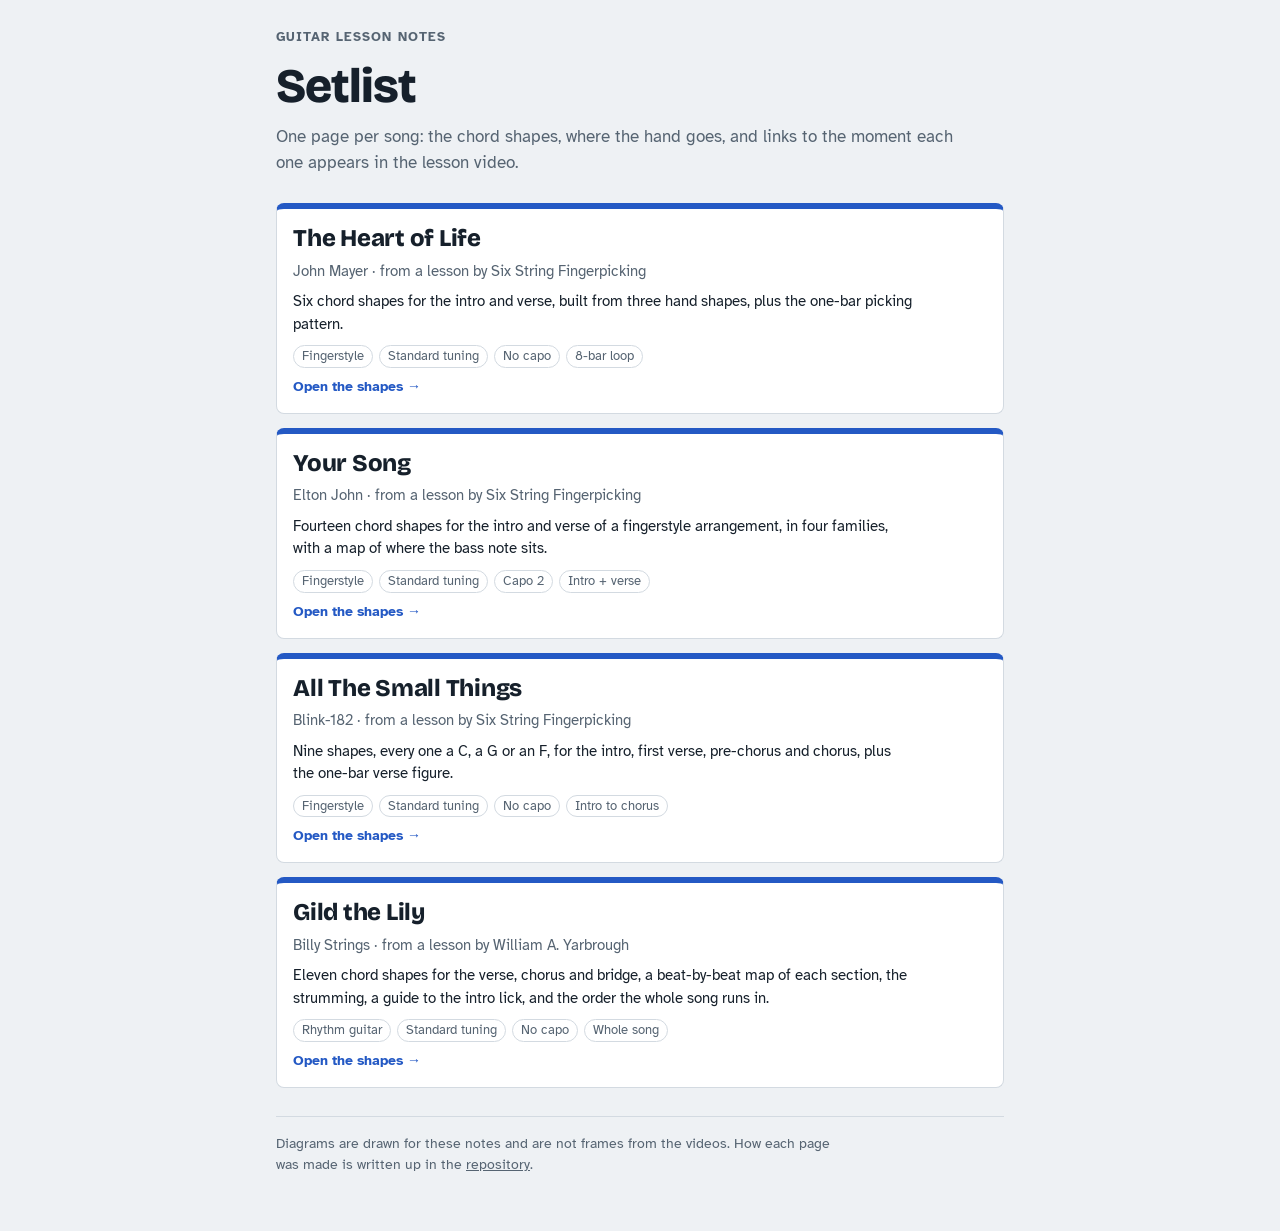
==== index.html @ 9c65c0da "Add strumming and an intro-lick guide to Gild the Lily - Strumming: one bar each for the verse and t" ====
<!DOCTYPE html>
<html lang="en">
<head>
<meta charset="utf-8">
<meta name="viewport" content="width=device-width, initial-scale=1">
<title>Setlist</title>
<meta name="description" content="Guitar lesson notes, one page per song.">
<link rel="preconnect" href="https://fonts.googleapis.com">
<link rel="preconnect" href="https://fonts.gstatic.com" crossorigin>
<link href="https://fonts.googleapis.com/css2?family=Atkinson+Hyperlegible:wght@400;700&amp;family=Bricolage+Grotesque:opsz,wght@12..96,600..800&amp;display=swap" rel="stylesheet">
<style>
/* Same tokens as the song pages, so the list and the pages read as one site. */
:root {
  --bg: #eef1f4;
  --surface: #ffffff;
  --ink: #16202b;
  --muted: #566472;
  --line: #d3dae1;
  --accent: #2459c4;
  --font-display: "Bricolage Grotesque", "Avenir Next", "Segoe UI", sans-serif;
  --font-body: "Atkinson Hyperlegible", "Helvetica Neue", Arial, sans-serif;
}
@media (prefers-color-scheme: dark) {
  :root {
    color-scheme: dark;
    --bg: #10161d; --surface: #19212b; --ink: #e9eef3; --muted: #9aa8b6; --line: #2d3946;
    --accent: #86adff;
  }
}
* { box-sizing: border-box; }
html { -webkit-text-size-adjust: 100%; }
body { margin: 0; background: var(--bg); color: var(--ink); font: 400 16px/1.5 var(--font-body); }
main { max-width: 760px; margin: 0 auto; padding: 28px 16px 56px; display: grid; gap: 28px; }
h1, h2 { font-family: var(--font-display); text-wrap: balance; margin: 0; line-height: 1.1; }
h1 { font-size: clamp(2rem, 8vw, 3rem); font-weight: 800; letter-spacing: -0.02em; }
h2 { font-size: 1.5rem; font-weight: 800; letter-spacing: -0.01em; }
p { margin: 0; max-width: 62ch; }
a { color: inherit; }
a:focus-visible { outline: 3px solid var(--accent); outline-offset: 2px; border-radius: 8px; }
header { display: grid; gap: 12px; }
.eyebrow { font-size: .8125rem; letter-spacing: .08em; text-transform: uppercase; color: var(--muted); font-weight: 700; }
.lede { font-size: 1.0625rem; color: var(--muted); }
.songs { list-style: none; margin: 0; padding: 0; display: grid; gap: 14px; }
.song { display: grid; gap: 8px; padding: 16px; text-decoration: none; background: var(--surface); border: 1px solid var(--line); border-top: 6px solid var(--accent); border-radius: 8px; }
.song .by { color: var(--muted); font-size: .9375rem; }
.song .what { font-size: .9375rem; }
.tags { display: flex; flex-wrap: wrap; gap: 6px; margin-top: 2px; font-size: .8125rem; color: var(--muted); }
.tags span { border: 1px solid var(--line); border-radius: 99px; padding: 0 8px; line-height: 1.6; }
.go { font-size: .875rem; font-weight: 700; color: var(--accent); }
footer { font-size: .875rem; color: var(--muted); border-top: 1px solid var(--line); padding-top: 16px; }
</style>
</head>
<body>
<main>
  <header>
    <p class="eyebrow">Guitar lesson notes</p>
    <h1>Setlist</h1>
    <p class="lede">One page per song: the chord shapes, where the hand goes, and links to the moment each one appears in the lesson video.</p>
  </header>

  <ul class="songs">
    <li>
      <a class="song" href="heart-of-life/">
        <h2>The Heart of Life</h2>
        <p class="by">John Mayer · from a lesson by Six String Fingerpicking</p>
        <p class="what">Six chord shapes for the intro and verse, built from three hand shapes, plus the one-bar picking pattern.</p>
        <p class="tags"><span>Fingerstyle</span><span>Standard tuning</span><span>No capo</span><span>8-bar loop</span></p>
        <p class="go">Open the shapes →</p>
      </a>
    </li>
    <li>
      <a class="song" href="your-song/">
        <h2>Your Song</h2>
        <p class="by">Elton John · from a lesson by Six String Fingerpicking</p>
        <p class="what">Fourteen chord shapes for the intro and verse of a fingerstyle arrangement, in four families, with a map of where the bass note sits.</p>
        <p class="tags"><span>Fingerstyle</span><span>Standard tuning</span><span>Capo 2</span><span>Intro + verse</span></p>
        <p class="go">Open the shapes →</p>
      </a>
    </li>
    <li>
      <a class="song" href="all-the-small-things/">
        <h2>All The Small Things</h2>
        <p class="by">Blink-182 · from a lesson by Six String Fingerpicking</p>
        <p class="what">Nine shapes, every one a C, a G or an F, for the intro, first verse, pre-chorus and chorus, plus the one-bar verse figure.</p>
        <p class="tags"><span>Fingerstyle</span><span>Standard tuning</span><span>No capo</span><span>Intro to chorus</span></p>
        <p class="go">Open the shapes →</p>
      </a>
    </li>
    <li>
      <a class="song" href="gild-the-lily/">
        <h2>Gild the Lily</h2>
        <p class="by">Billy Strings · from a lesson by William A. Yarbrough</p>
        <p class="what">Eleven chord shapes for the verse, chorus and bridge, a beat-by-beat map of each section, the strumming, a guide to the intro lick, and the order the whole song runs in.</p>
        <p class="tags"><span>Rhythm guitar</span><span>Standard tuning</span><span>No capo</span><span>Whole song</span></p>
        <p class="go">Open the shapes →</p>
      </a>
    </li>
  </ul>

  <footer>
    <p>Diagrams are drawn for these notes and are not frames from the videos. How each page was made is written up in the <a href="https://github.com/brendansudol/setlist">repository</a>.</p>
  </footer>
</main>
</body>
</html>
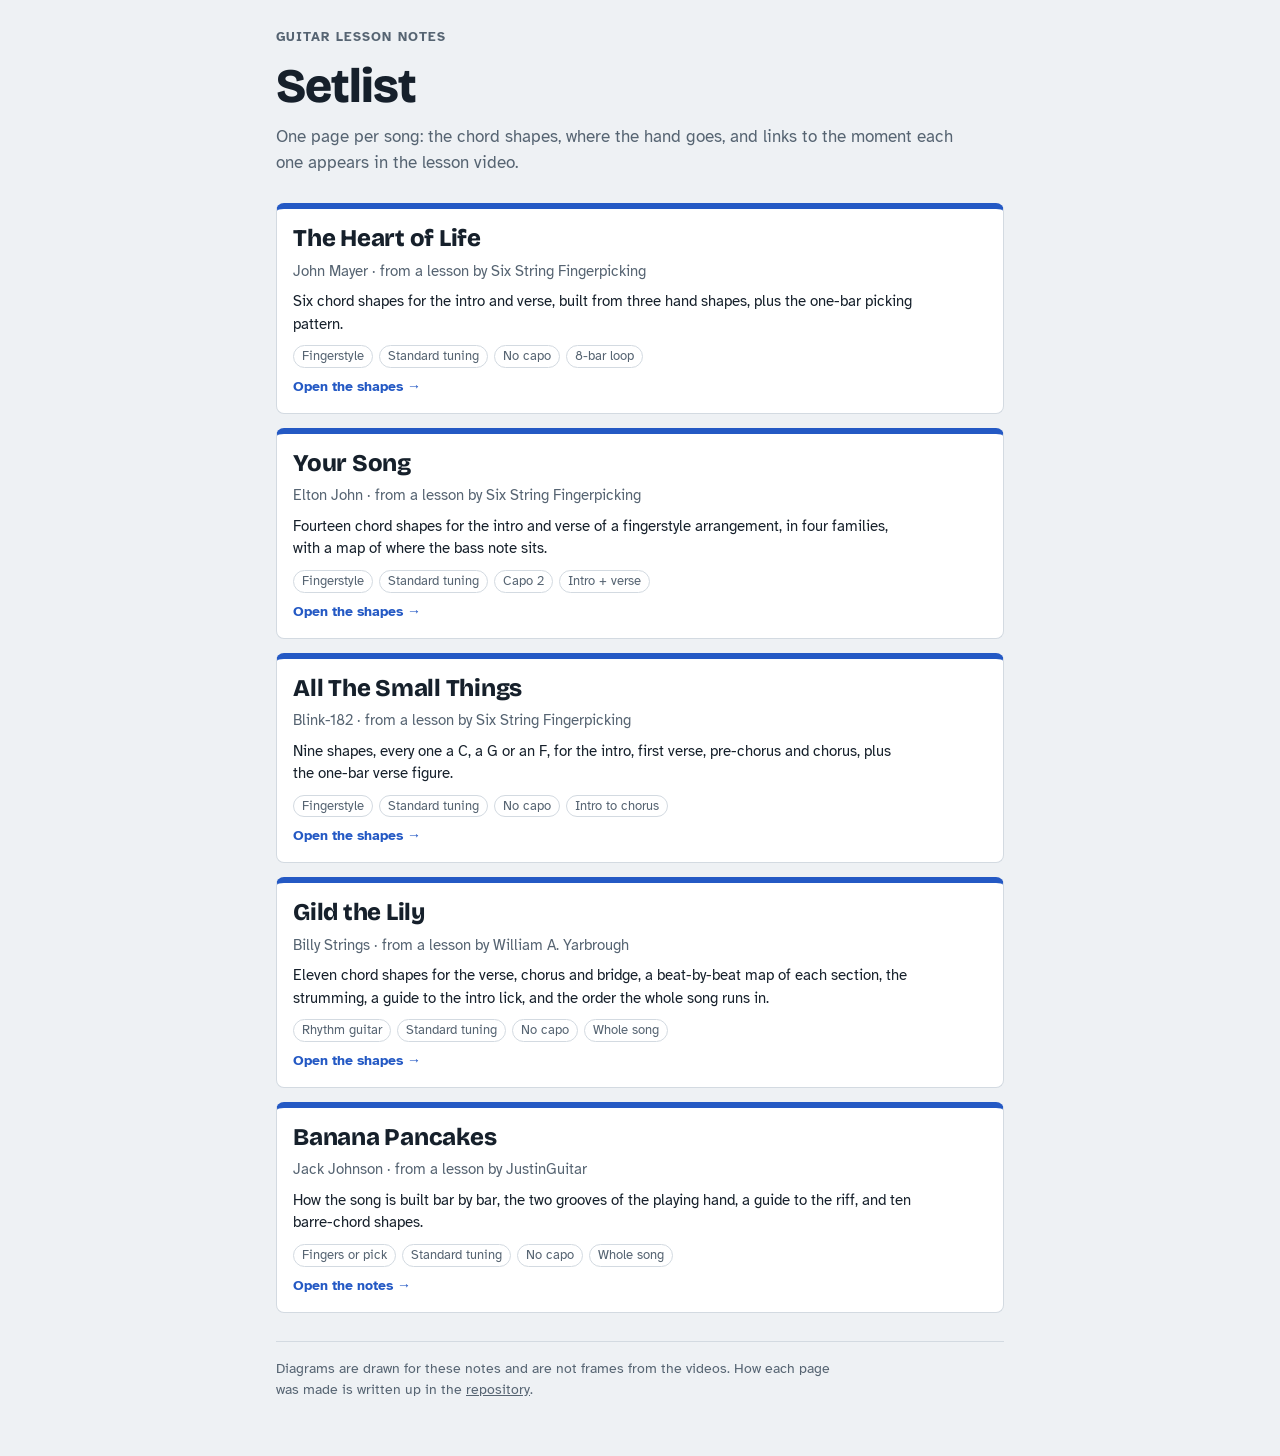
==== commit 533e3a0a: "Add Banana Pancakes lesson notes with their generator A page for the Jack Johnson song, worked out f" ====
--- a/index.html
+++ b/index.html
@@ -95,6 +95,15 @@
         <p class="go">Open the shapes →</p>
       </a>
     </li>
+    <li>
+      <a class="song" href="banana-pancakes/">
+        <h2>Banana Pancakes</h2>
+        <p class="by">Jack Johnson · from a lesson by JustinGuitar</p>
+        <p class="what">How the song is built bar by bar, the two grooves of the playing hand, a guide to the riff, and ten barre-chord shapes.</p>
+        <p class="tags"><span>Fingers or pick</span><span>Standard tuning</span><span>No capo</span><span>Whole song</span></p>
+        <p class="go">Open the notes →</p>
+      </a>
+    </li>
   </ul>
 
   <footer>
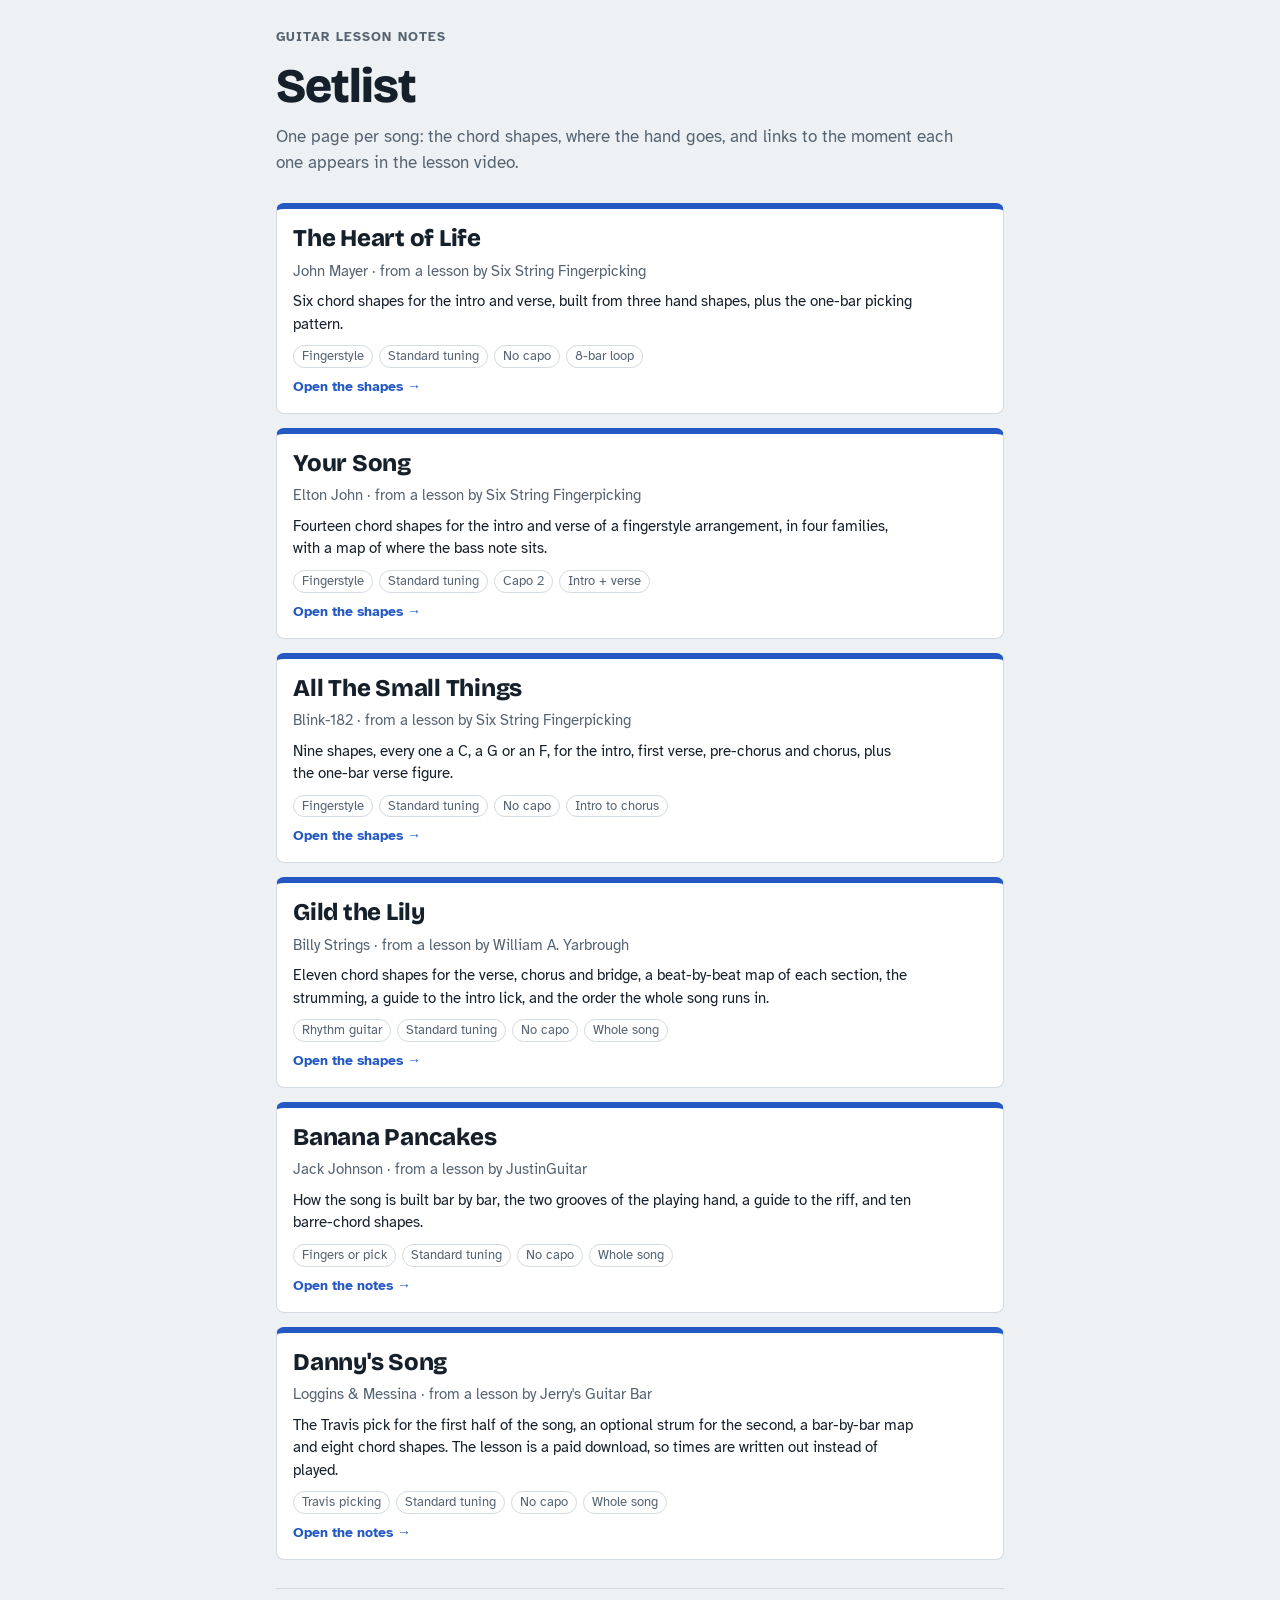
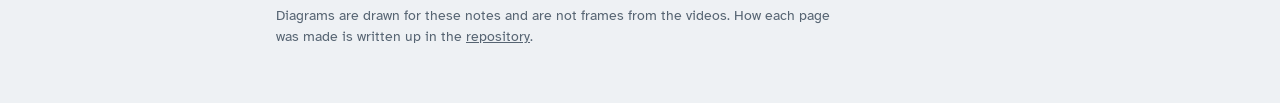
==== commit ed36ed91: "Add Danny's Song lesson notes with their generator A page for the Loggins & Messina song, worked out" ====
--- a/index.html
+++ b/index.html
@@ -104,6 +104,15 @@
         <p class="go">Open the notes →</p>
       </a>
     </li>
+    <li>
+      <a class="song" href="dannys-song/">
+        <h2>Danny's Song</h2>
+        <p class="by">Loggins &amp; Messina · from a lesson by Jerry's Guitar Bar</p>
+        <p class="what">The Travis pick for the first half of the song, an optional strum for the second, a bar-by-bar map and eight chord shapes. The lesson is a paid download, so times are written out instead of played.</p>
+        <p class="tags"><span>Travis picking</span><span>Standard tuning</span><span>No capo</span><span>Whole song</span></p>
+        <p class="go">Open the notes →</p>
+      </a>
+    </li>
   </ul>
 
   <footer>
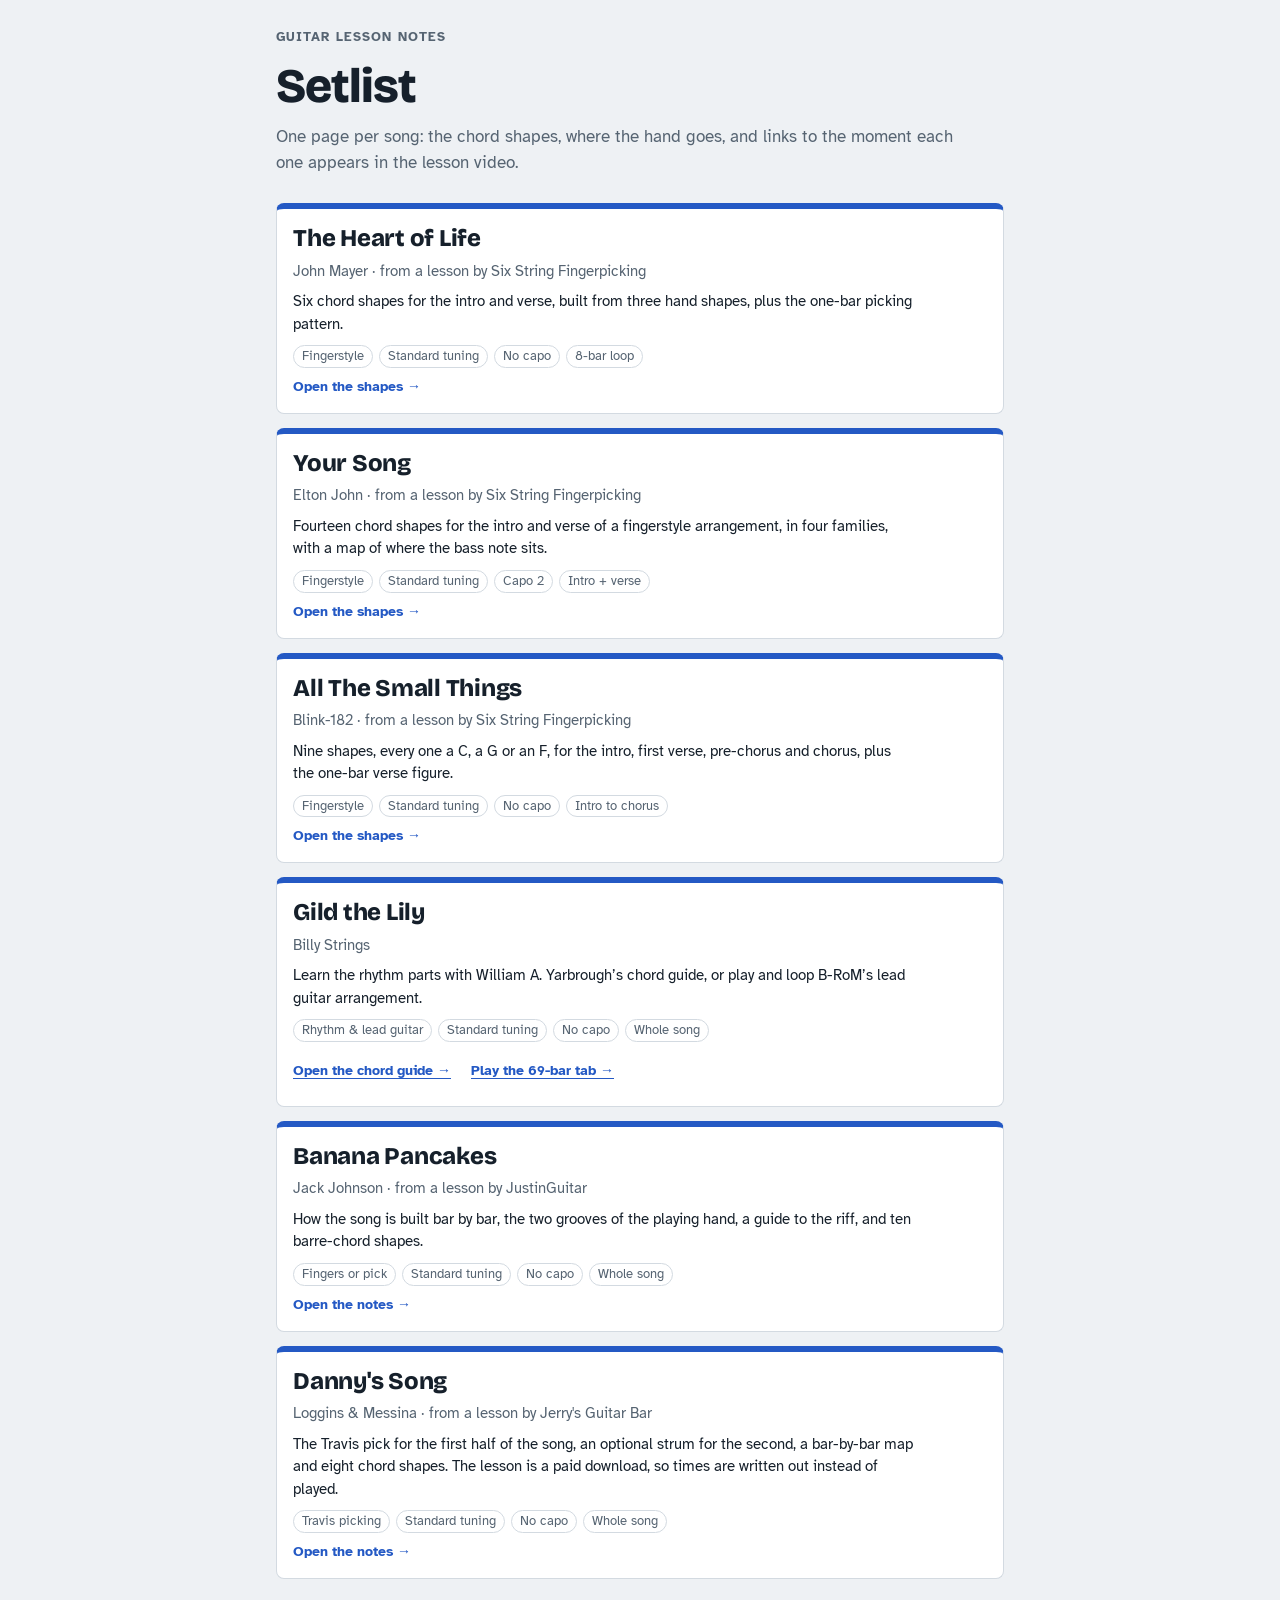
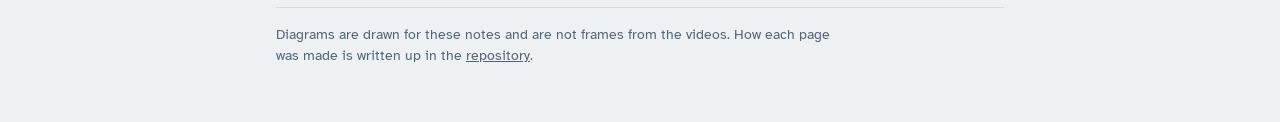
==== commit 9a6cd48b: "Link the Gild the Lily tab player from the song list and chord guide" ====
--- a/index.html
+++ b/index.html
@@ -47,6 +47,11 @@
 .tags { display: flex; flex-wrap: wrap; gap: 6px; margin-top: 2px; font-size: .8125rem; color: var(--muted); }
 .tags span { border: 1px solid var(--line); border-radius: 99px; padding: 0 8px; line-height: 1.6; }
 .go { font-size: .875rem; font-weight: 700; color: var(--accent); }
+.song-with-player { position: relative; }
+.song-actions { display: flex; flex-wrap: wrap; gap: 0 20px; }
+.song-actions a { display: inline-flex; align-items: center; min-height: 40px; text-underline-offset: .2em; }
+.song-actions .card-link::after { content: ""; position: absolute; inset: 0; border-radius: 8px; }
+.song-actions .player-link { position: relative; }
 footer { font-size: .875rem; color: var(--muted); border-top: 1px solid var(--line); padding-top: 16px; }
 </style>
 </head>
@@ -86,14 +91,15 @@
         <p class="go">Open the shapes →</p>
       </a>
     </li>
-    <li>
-      <a class="song" href="gild-the-lily/">
-        <h2>Gild the Lily</h2>
-        <p class="by">Billy Strings · from a lesson by William A. Yarbrough</p>
-        <p class="what">Eleven chord shapes for the verse, chorus and bridge, a beat-by-beat map of each section, the strumming, a guide to the intro lick, and the order the whole song runs in.</p>
-        <p class="tags"><span>Rhythm guitar</span><span>Standard tuning</span><span>No capo</span><span>Whole song</span></p>
-        <p class="go">Open the shapes →</p>
-      </a>
+    <li class="song song-with-player">
+      <h2>Gild the Lily</h2>
+      <p class="by">Billy Strings</p>
+      <p class="what">Learn the rhythm parts with William A. Yarbrough’s chord guide, or play and loop B-RoM’s lead guitar arrangement.</p>
+      <p class="tags"><span>Rhythm &amp; lead guitar</span><span>Standard tuning</span><span>No capo</span><span>Whole song</span></p>
+      <div class="song-actions">
+        <a class="go card-link" href="gild-the-lily/index.html">Open the chord guide →</a>
+        <a class="go player-link" href="gild-the-lily/pre-intro/index.html">Play the 69-bar tab →</a>
+      </div>
     </li>
     <li>
       <a class="song" href="banana-pancakes/">
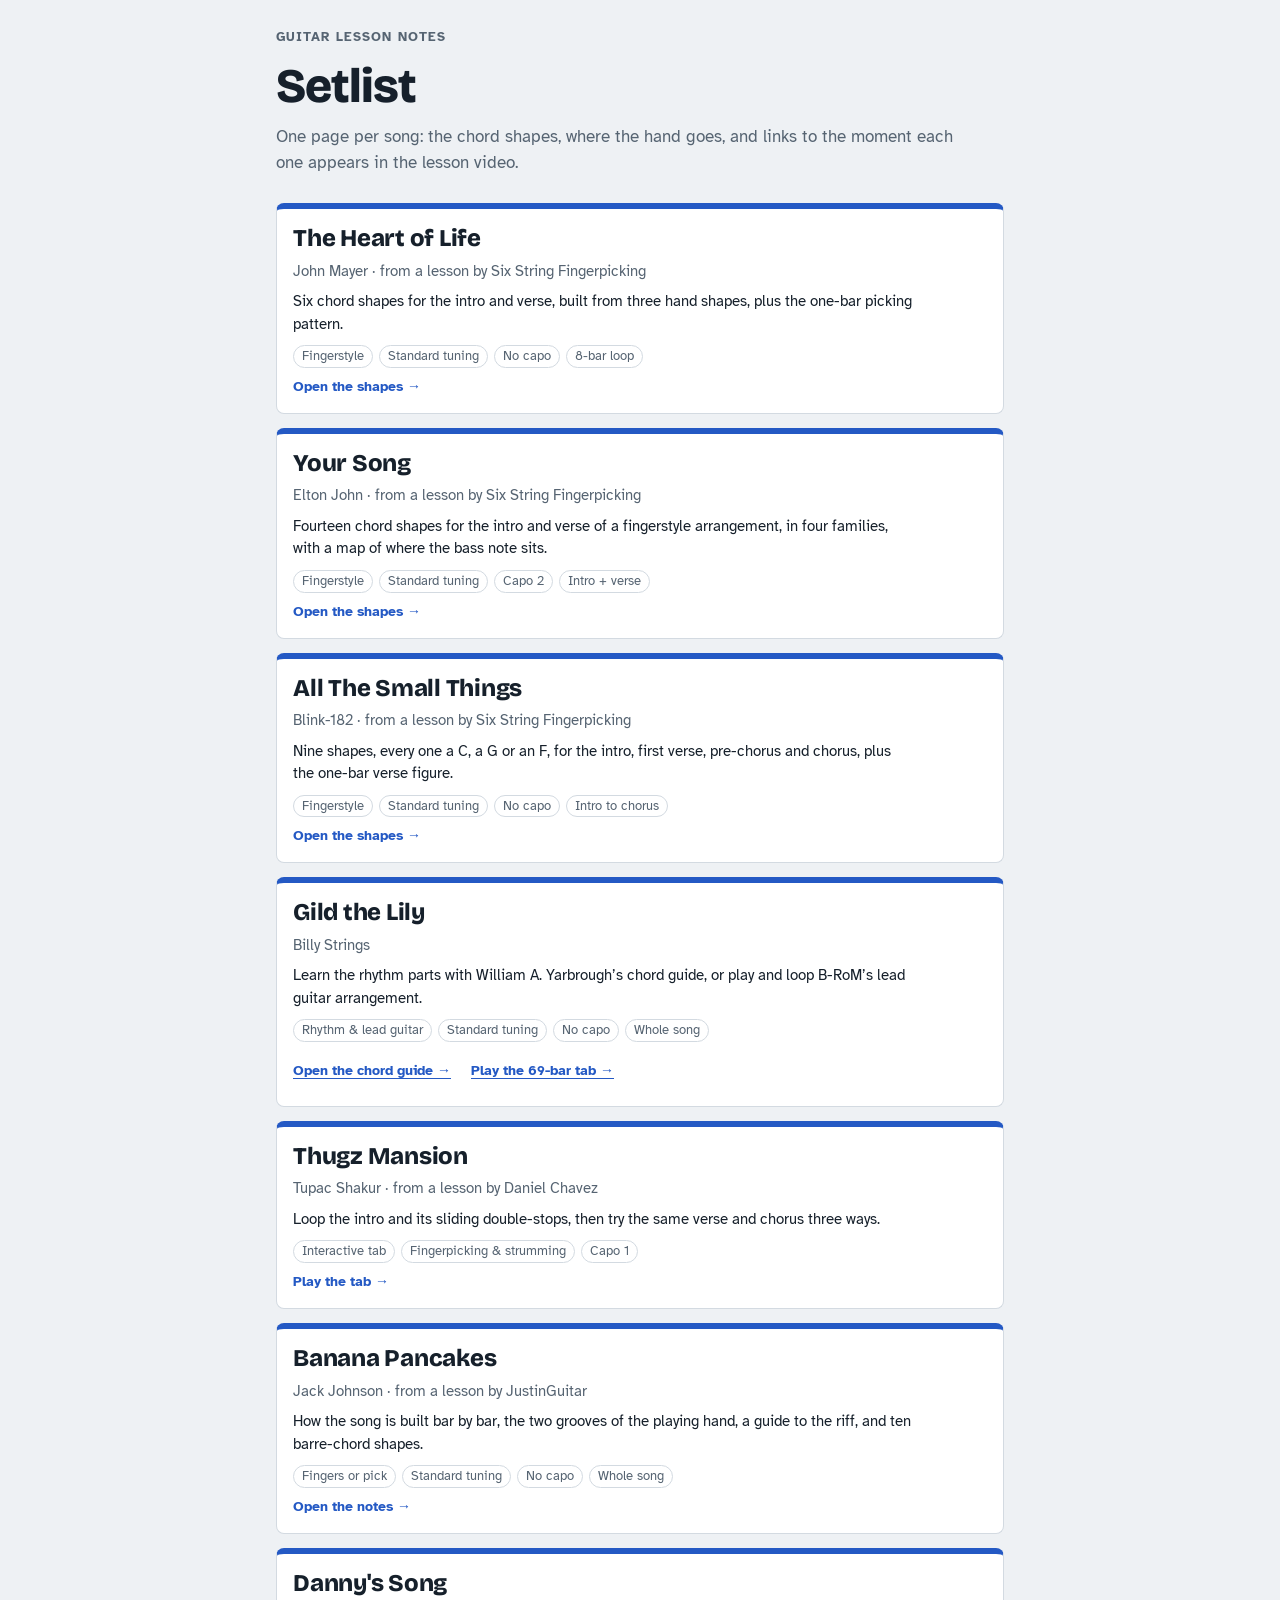
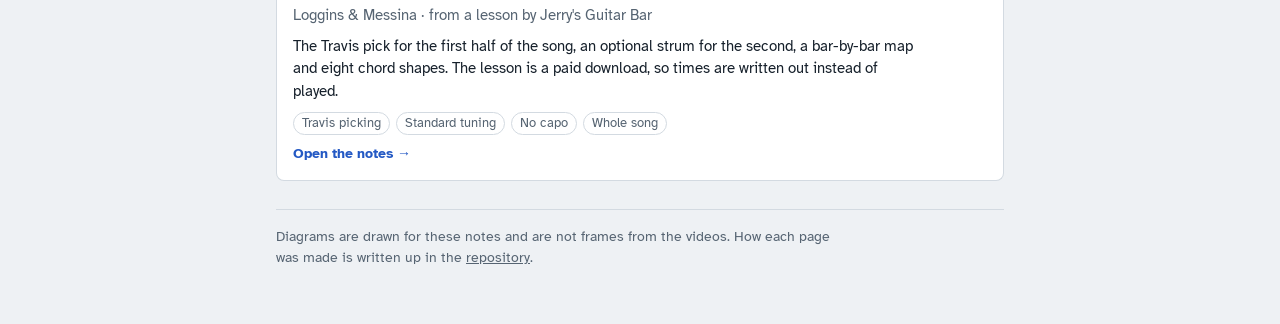
==== commit d6eb0312: "Add Thugz Mansion interactive guitar practice sheet" ====
--- a/index.html
+++ b/index.html
@@ -102,6 +102,15 @@
       </div>
     </li>
     <li>
+      <a class="song" href="thugz-mansion/index.html">
+        <h2>Thugz Mansion</h2>
+        <p class="by">Tupac Shakur · from a lesson by Daniel Chavez</p>
+        <p class="what">Loop the intro and its sliding double-stops, then try the same verse and chorus three ways.</p>
+        <p class="tags"><span>Interactive tab</span><span>Fingerpicking &amp; strumming</span><span>Capo 1</span></p>
+        <p class="go">Play the tab →</p>
+      </a>
+    </li>
+    <li>
       <a class="song" href="banana-pancakes/">
         <h2>Banana Pancakes</h2>
         <p class="by">Jack Johnson · from a lesson by JustinGuitar</p>
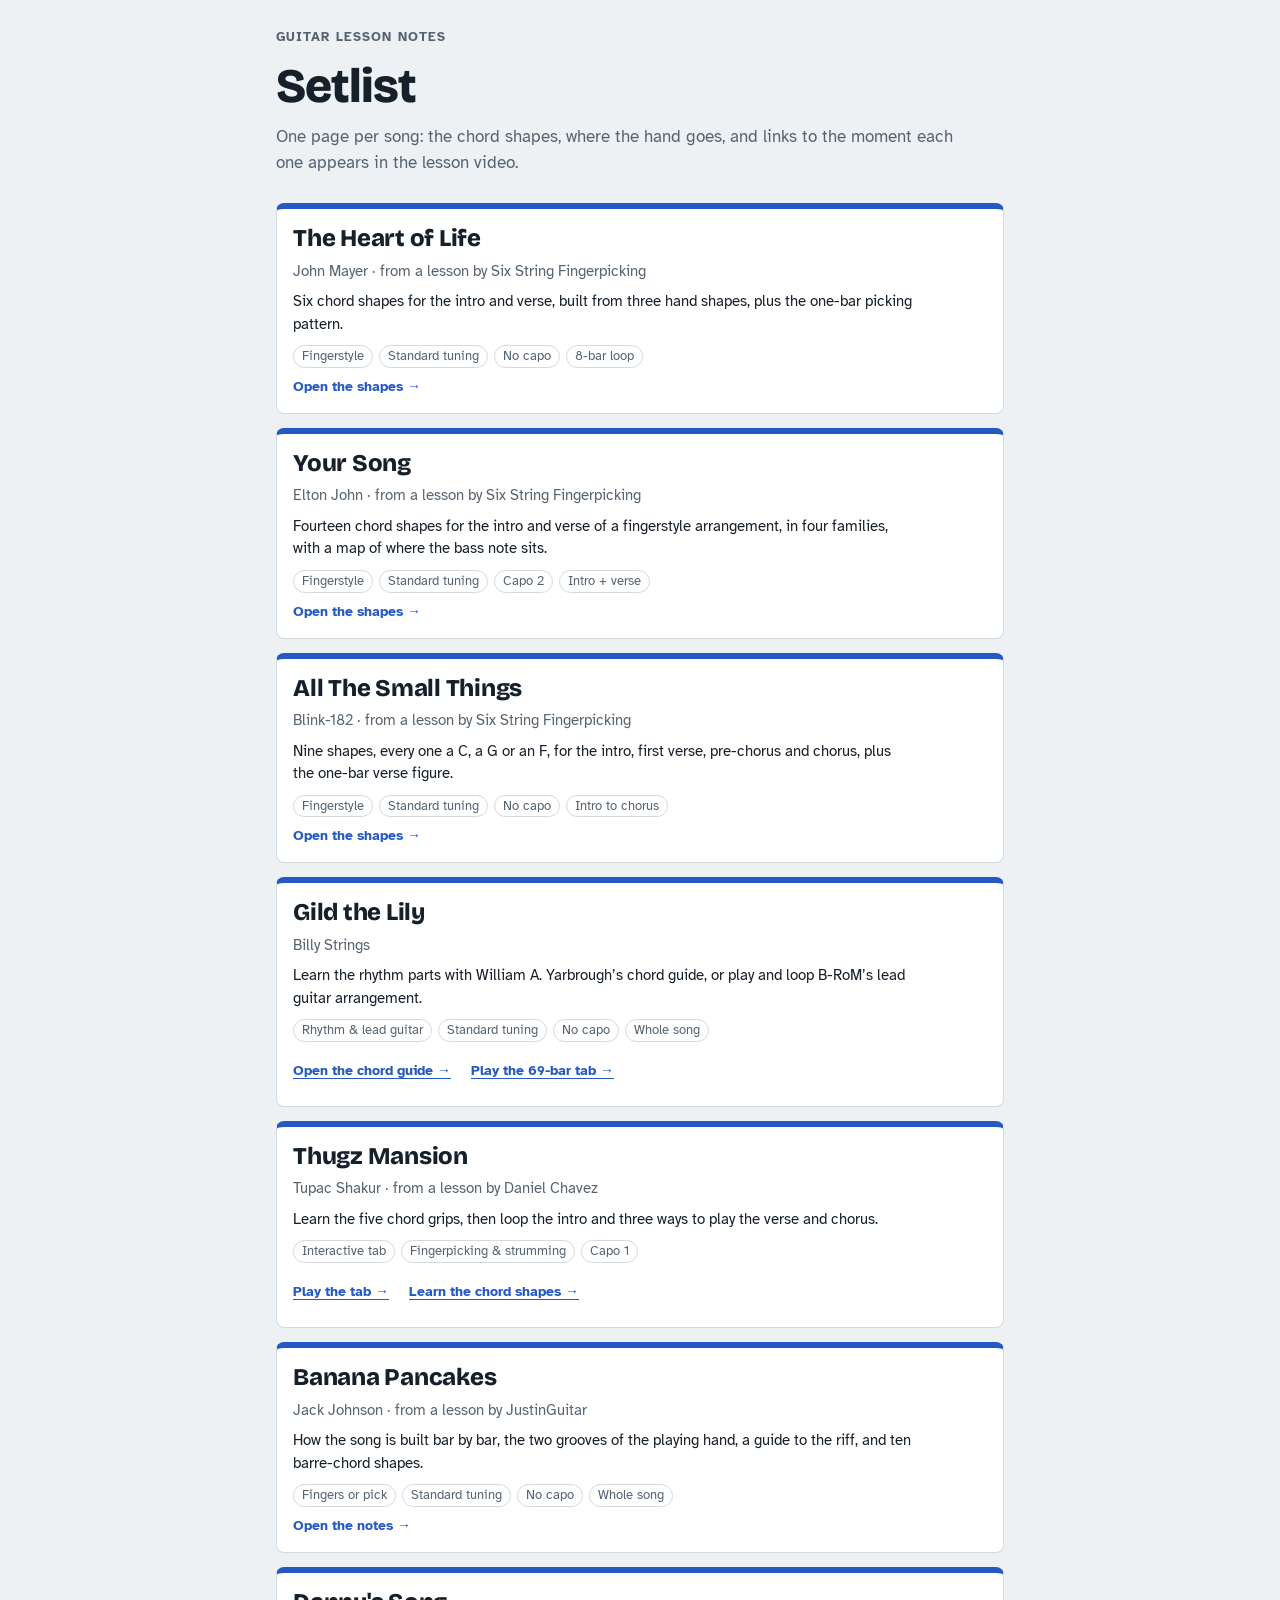
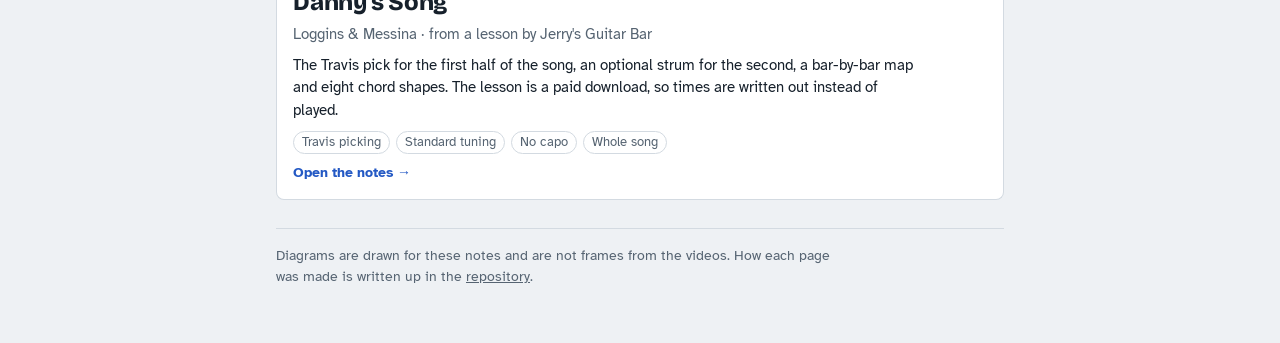
==== commit 5831436b: "Add Thugz Mansion chord shapes and fingering guide" ====
--- a/index.html
+++ b/index.html
@@ -101,14 +101,15 @@
         <a class="go player-link" href="gild-the-lily/pre-intro/index.html">Play the 69-bar tab →</a>
       </div>
     </li>
-    <li>
-      <a class="song" href="thugz-mansion/index.html">
-        <h2>Thugz Mansion</h2>
-        <p class="by">Tupac Shakur · from a lesson by Daniel Chavez</p>
-        <p class="what">Loop the intro and its sliding double-stops, then try the same verse and chorus three ways.</p>
-        <p class="tags"><span>Interactive tab</span><span>Fingerpicking &amp; strumming</span><span>Capo 1</span></p>
-        <p class="go">Play the tab →</p>
-      </a>
+    <li class="song song-with-player">
+      <h2>Thugz Mansion</h2>
+      <p class="by">Tupac Shakur · from a lesson by Daniel Chavez</p>
+      <p class="what">Learn the five chord grips, then loop the intro and three ways to play the verse and chorus.</p>
+      <p class="tags"><span>Interactive tab</span><span>Fingerpicking &amp; strumming</span><span>Capo 1</span></p>
+      <div class="song-actions">
+        <a class="go card-link" href="thugz-mansion/index.html" aria-label="Play the Thugz Mansion tab">Play the tab →</a>
+        <a class="go player-link" href="thugz-mansion/chords.html">Learn the chord shapes →</a>
+      </div>
     </li>
     <li>
       <a class="song" href="banana-pancakes/">
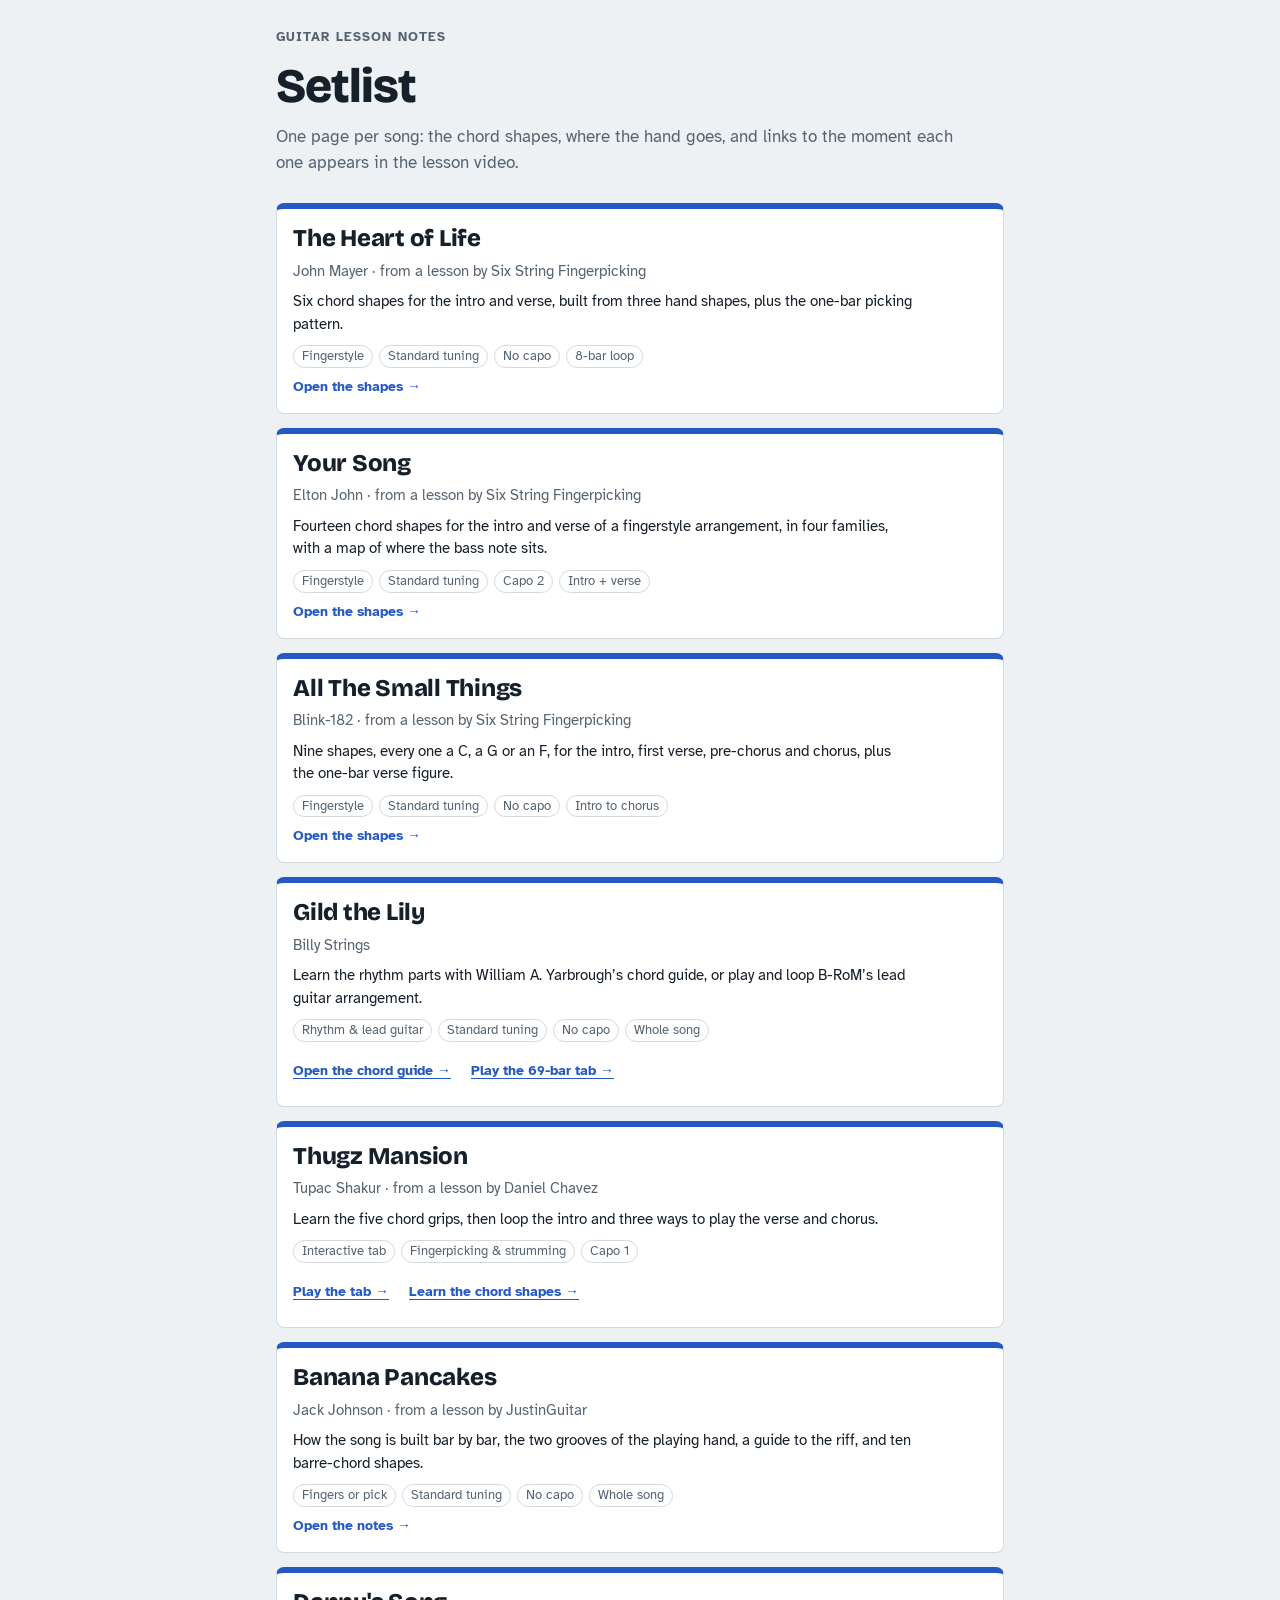
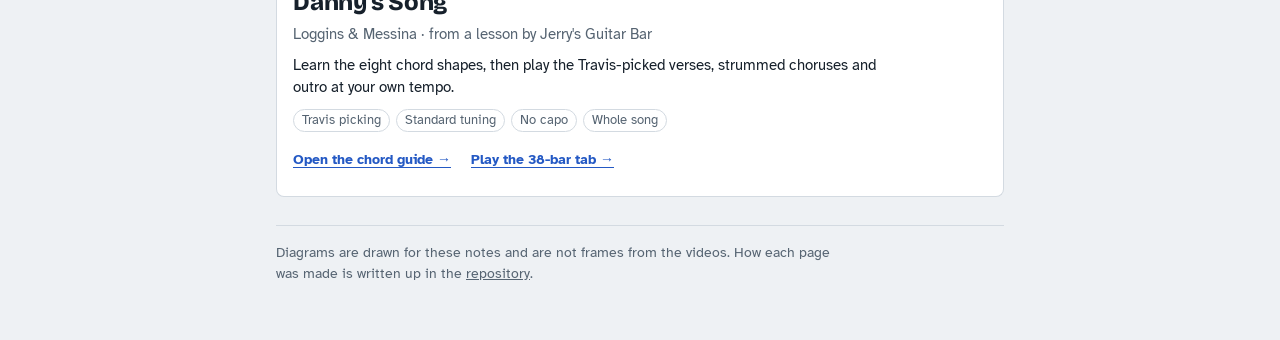
==== commit 7d1a9dd0: "Add interactive Danny's Song guitar practice sheet" ====
--- a/index.html
+++ b/index.html
@@ -120,14 +120,15 @@
         <p class="go">Open the notes →</p>
       </a>
     </li>
-    <li>
-      <a class="song" href="dannys-song/">
-        <h2>Danny's Song</h2>
-        <p class="by">Loggins &amp; Messina · from a lesson by Jerry's Guitar Bar</p>
-        <p class="what">The Travis pick for the first half of the song, an optional strum for the second, a bar-by-bar map and eight chord shapes. The lesson is a paid download, so times are written out instead of played.</p>
-        <p class="tags"><span>Travis picking</span><span>Standard tuning</span><span>No capo</span><span>Whole song</span></p>
-        <p class="go">Open the notes →</p>
-      </a>
+    <li class="song song-with-player">
+      <h2>Danny's Song</h2>
+      <p class="by">Loggins &amp; Messina · from a lesson by Jerry's Guitar Bar</p>
+      <p class="what">Learn the eight chord shapes, then play the Travis-picked verses, strummed choruses and outro at your own tempo.</p>
+      <p class="tags"><span>Travis picking</span><span>Standard tuning</span><span>No capo</span><span>Whole song</span></p>
+      <div class="song-actions">
+        <a class="go card-link" href="dannys-song/index.html">Open the chord guide →</a>
+        <a class="go player-link" href="dannys-song/practice/index.html">Play the 38-bar tab →</a>
+      </div>
     </li>
   </ul>
 
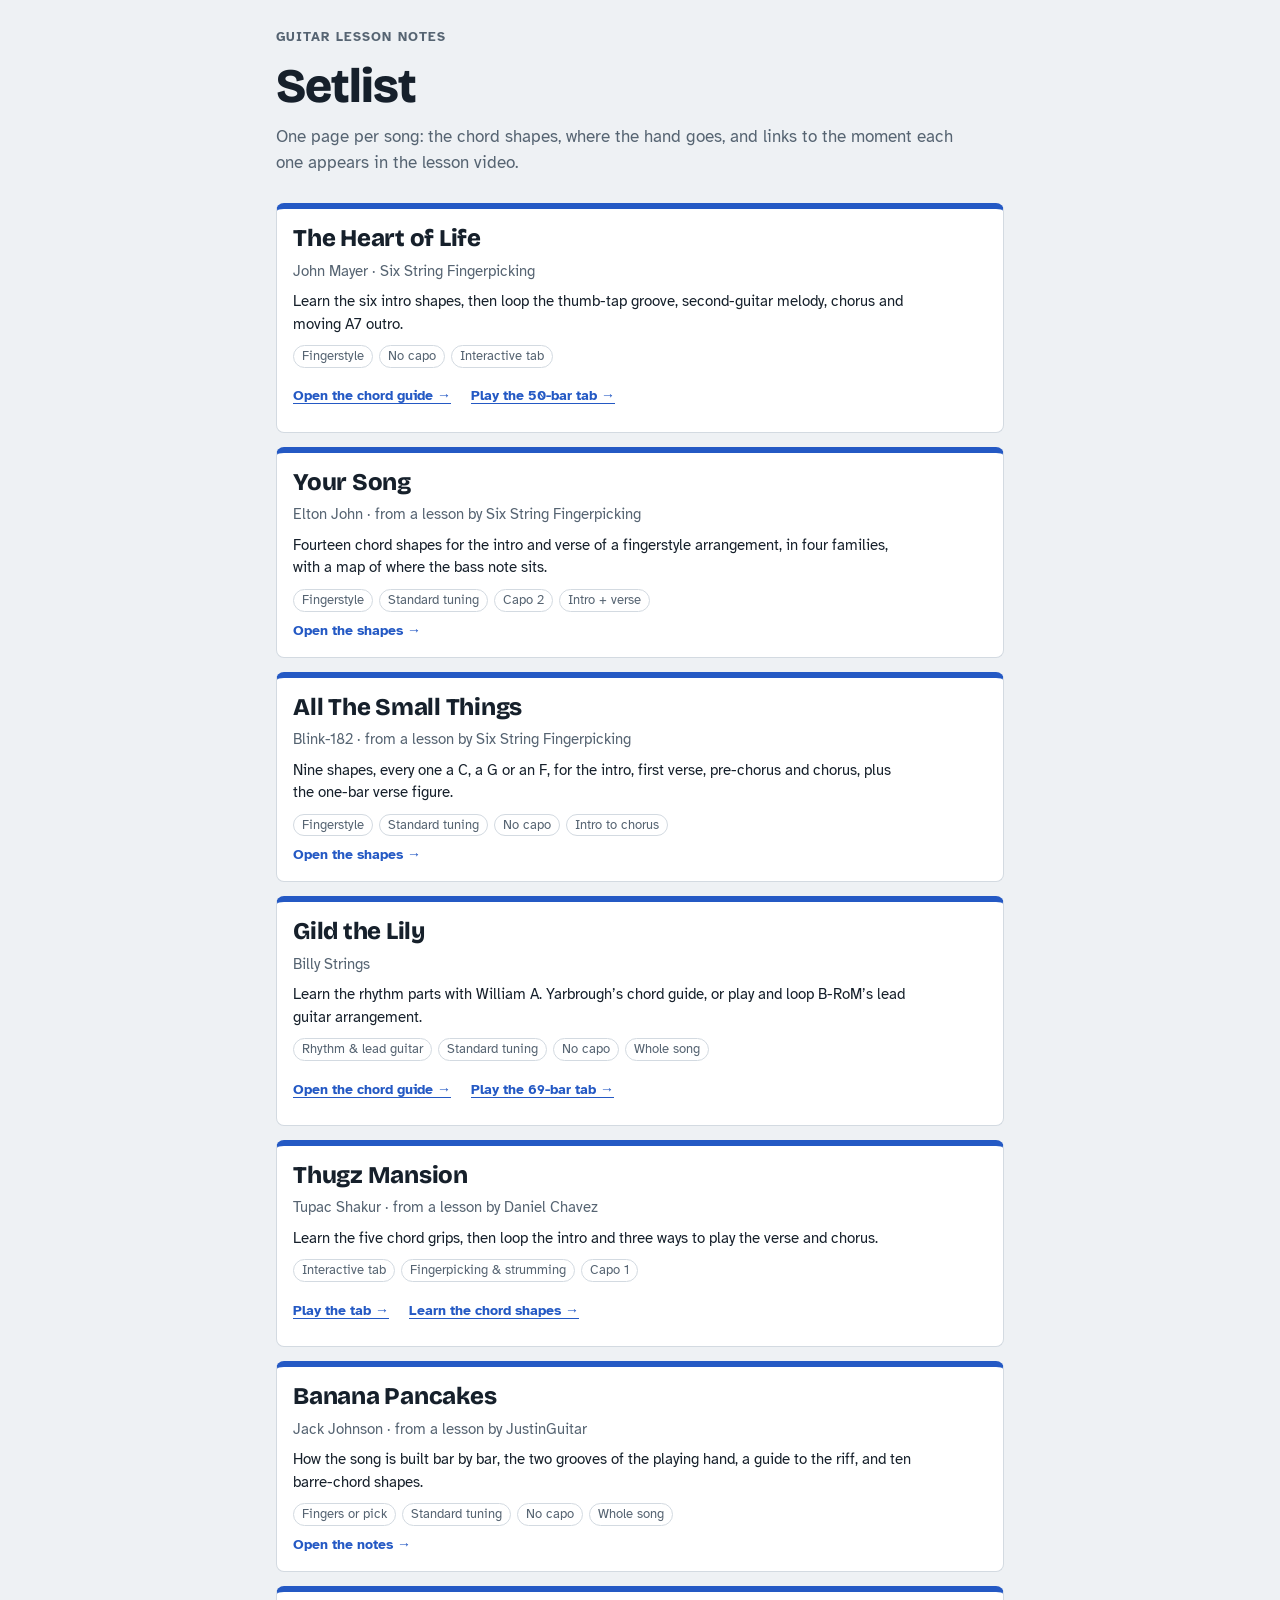
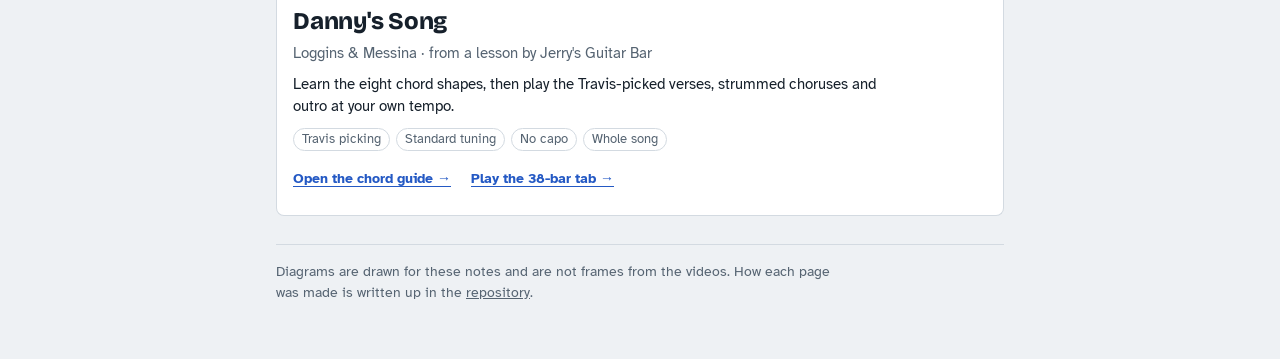
==== commit e7d829bf: "Add The Heart of Life interactive guitar practice sheet" ====
--- a/index.html
+++ b/index.html
@@ -64,14 +64,15 @@
   </header>
 
   <ul class="songs">
-    <li>
-      <a class="song" href="heart-of-life/">
-        <h2>The Heart of Life</h2>
-        <p class="by">John Mayer · from a lesson by Six String Fingerpicking</p>
-        <p class="what">Six chord shapes for the intro and verse, built from three hand shapes, plus the one-bar picking pattern.</p>
-        <p class="tags"><span>Fingerstyle</span><span>Standard tuning</span><span>No capo</span><span>8-bar loop</span></p>
-        <p class="go">Open the shapes →</p>
-      </a>
+    <li class="song song-with-player">
+      <h2>The Heart of Life</h2>
+      <p class="by">John Mayer · Six String Fingerpicking</p>
+      <p class="what">Learn the six intro shapes, then loop the thumb-tap groove, second-guitar melody, chorus and moving A7 outro.</p>
+      <p class="tags"><span>Fingerstyle</span><span>No capo</span><span>Interactive tab</span></p>
+      <div class="song-actions">
+        <a class="go card-link" href="heart-of-life/index.html">Open the chord guide →</a>
+        <a class="go player-link" href="heart-of-life/practice/index.html">Play the 50-bar tab →</a>
+      </div>
     </li>
     <li>
       <a class="song" href="your-song/">
